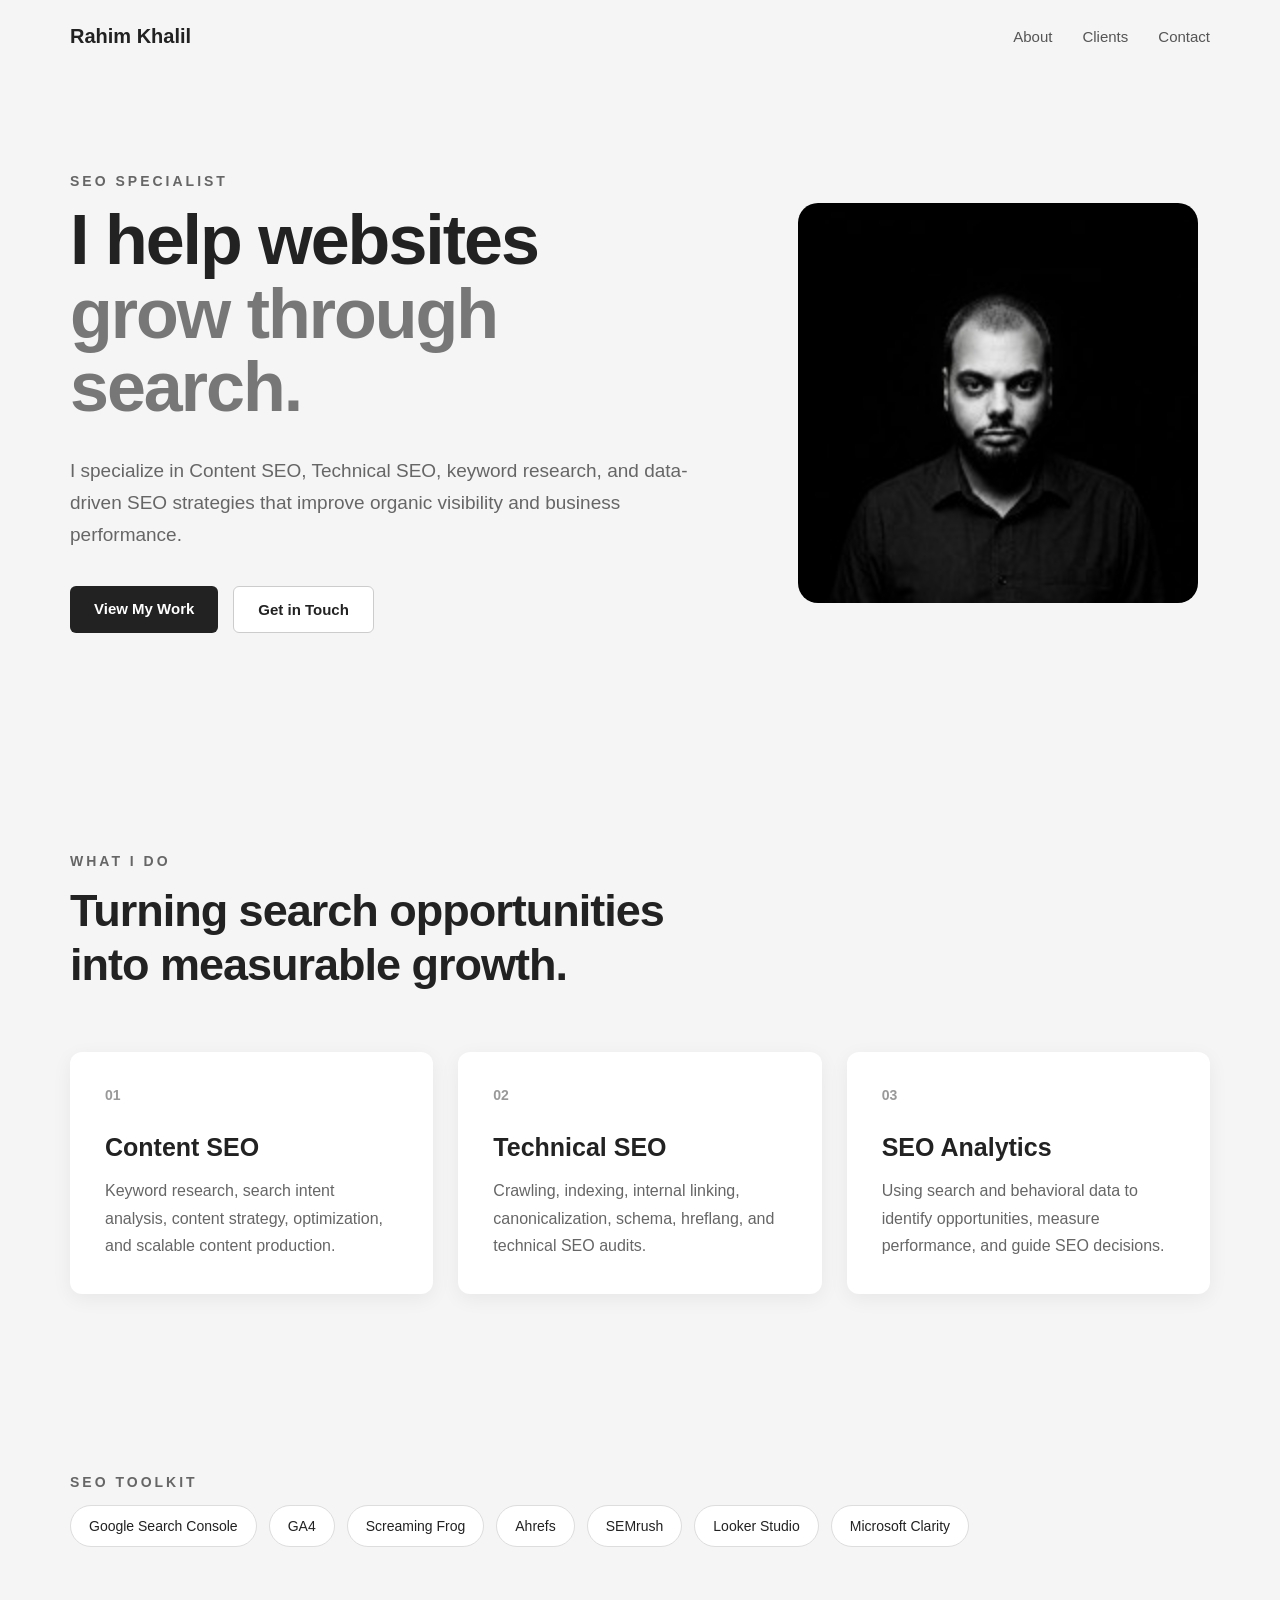
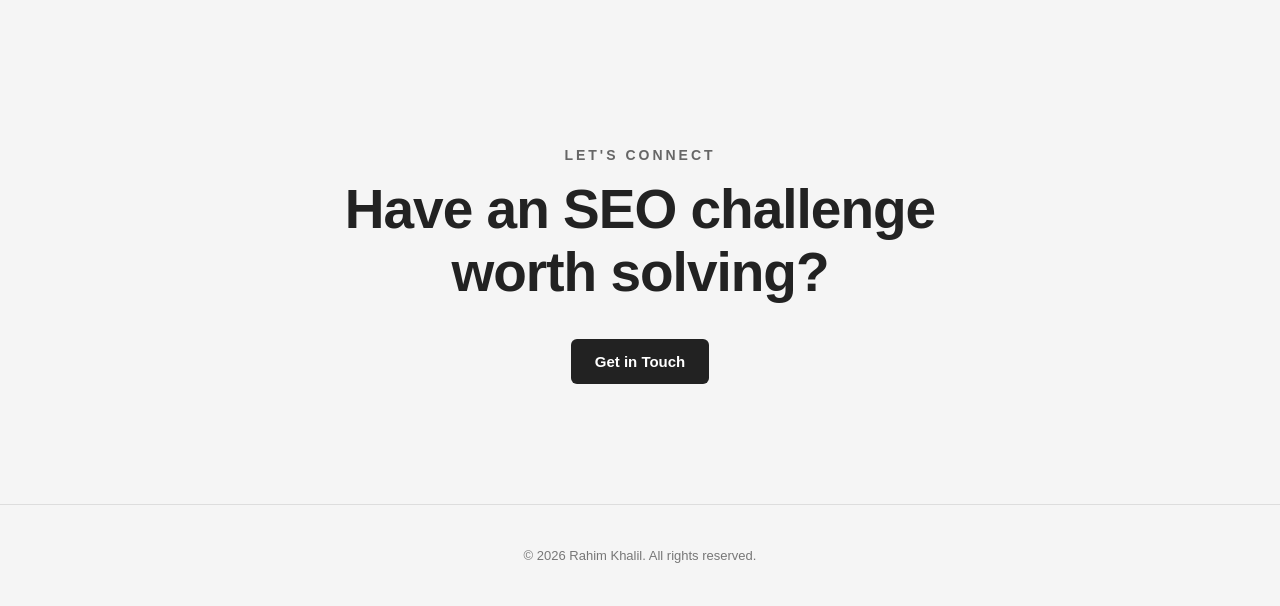
==== index.html @ 639a2ef5 "Update index.html" ====
<!DOCTYPE html>
<html lang="en">

<head>
    <meta charset="UTF-8">
    <meta name="viewport" content="width=device-width, initial-scale=1.0">

    <title>Rahim Khalil | SEO Specialist</title>

    <meta name="description"
        content="Rahim Khalil is an SEO Specialist focused on content SEO, technical SEO, keyword research, and organic growth.">

    <link rel="stylesheet" href="./public/style.css">
</head>

<body>

    <!-- Navigation -->
    <header class="navbar">

        <a href="./index.html" class="logo">
            Rahim Khalil
        </a>

        <nav>
            <a href="./public/about.html">About</a>
            <a href="./public/clients.html">Clients</a>
            <a href="./public/contact.html">Contact</a>
        </nav>

    </header>


    <!-- Hero Section -->
    <main>

        <section class="hero">

            <div class="hero-content">

                <p class="eyebrow">
                    SEO SPECIALIST
                </p>

                <h1>
                    I help websites<br>
                    <span>grow through search.</span>
                </h1>

                <p class="hero-description">
                    I specialize in Content SEO, Technical SEO, keyword
                    research, and data-driven SEO strategies that improve
                    organic visibility and business performance.
                </p>

                <div class="hero-buttons">

                    <a href="./public/clients.html" class="button primary">
                        View My Work
                    </a>

                    <a href="./public/contact.html" class="button secondary">
                        Get in Touch
                    </a>

                </div>

            </div>


            <div class="hero-image">

                <img
                    src="./assets/images/rahimme.jpeg"
                    alt="Rahim Khalil"
                >

            </div>

        </section>


        <!-- SEO Specialties -->
        <section class="specialties">

            <p class="eyebrow">
                WHAT I DO
            </p>

            <h2>
                Turning search opportunities<br>
                into measurable growth.
            </h2>


            <div class="specialty-grid">

                <div class="specialty-card">

                    <div class="card-number">01</div>

                    <h3>Content SEO</h3>

                    <p>
                        Keyword research, search intent analysis, content
                        strategy, optimization, and scalable content
                        production.
                    </p>

                </div>


                <div class="specialty-card">

                    <div class="card-number">02</div>

                    <h3>Technical SEO</h3>

                    <p>
                        Crawling, indexing, internal linking, canonicalization,
                        schema, hreflang, and technical SEO audits.
                    </p>

                </div>


                <div class="specialty-card">

                    <div class="card-number">03</div>

                    <h3>SEO Analytics</h3>

                    <p>
                        Using search and behavioral data to identify
                        opportunities, measure performance, and guide SEO
                        decisions.
                    </p>

                </div>

            </div>

        </section>


        <!-- Tools -->
        <section class="tools-section">

            <p class="eyebrow">
                SEO TOOLKIT
            </p>

            <div class="tools-list">

                <span>Google Search Console</span>
                <span>GA4</span>
                <span>Screaming Frog</span>
                <span>Ahrefs</span>
                <span>SEMrush</span>
                <span>Looker Studio</span>
                <span>Microsoft Clarity</span>

            </div>

        </section>


        <!-- CTA -->
        <section class="cta">

            <p class="eyebrow">
                LET'S CONNECT
            </p>

            <h2>
                Have an SEO challenge<br>
                worth solving?
            </h2>

            <a href="./public/contact.html" class="button primary">
                Get in Touch
            </a>

        </section>

    </main>


    <!-- Footer -->
    <footer>

        <p>
            © 2026 Rahim Khalil. All rights reserved.
        </p>

    </footer>

</body>

</html>
---- public/style.css ----
/* ========================================
   RESET
======================================== */

* {
    box-sizing: border-box;
}

html {
    scroll-behavior: smooth;
}

body {
    margin: 0;
    font-family: Arial, Helvetica, sans-serif;
    background: #f5f5f5;
    color: #222;
}


/* ========================================
   NAVIGATION
======================================== */

.navbar {
    max-width: 1200px;
    margin: 0 auto;
    padding: 25px 30px;

    display: flex;
    align-items: center;
    justify-content: space-between;
}

.logo {
    font-size: 20px;
    font-weight: bold;
    color: #222;
    text-decoration: none;
}

.navbar nav {
    display: flex;
    gap: 30px;
}

.navbar nav a {
    color: #555;
    text-decoration: none;
    font-size: 15px;
}

.navbar nav a:hover {
    color: #222;
}


/* ========================================
   GENERAL
======================================== */

.eyebrow {
    margin: 0 0 20px;

    font-size: 13px;
    font-weight: bold;
    letter-spacing: 3px;

    color: #777;
}

.button {
    display: inline-block;

    padding: 14px 24px;

    border-radius: 6px;

    text-decoration: none;

    font-size: 15px;
    font-weight: bold;

    transition: 0.2s ease;
}

.button.primary {
    background: #222;
    color: white;
}

.button.primary:hover {
    background: #444;
    transform: translateY(-2px);
}

.button.secondary {
    border: 1px solid #ccc;
    color: #222;
    background: white;
}

.button.secondary:hover {
    border-color: #222;
    transform: translateY(-2px);
}


/* ========================================
   HERO
======================================== */

.hero {
    max-width: 1200px;
    margin: 0 auto;

    padding: 100px 30px 120px;

    display: grid;
    grid-template-columns: 1.5fr 1fr;

    align-items: center;

    gap: 80px;
}

.hero-content {
    max-width: 700px;
}

.hero h1 {
    margin: 0 0 30px;

    font-size: 70px;
    line-height: 1.05;
    letter-spacing: -2px;
}

.hero h1 span {
    color: #777;
}

.hero-description {
    max-width: 650px;

    margin-bottom: 35px;

    font-size: 19px;
    line-height: 1.7;

    color: #666;
}

.hero-buttons {
    display: flex;
    gap: 15px;
}

.hero-image img {
    width: 100%;
    max-width: 400px;

    display: block;
    margin: 0 auto;

    border-radius: 20px;
}


/* ========================================
   SPECIALTIES
======================================== */

.specialties {
    max-width: 1200px;
    margin: 0 auto;

    padding: 100px 30px;
}

.specialties h2 {
    margin: 0 0 60px;

    font-size: 45px;
    line-height: 1.2;
    letter-spacing: -1px;
}

.specialty-grid {
    display: grid;
    grid-template-columns: repeat(3, 1fr);

    gap: 25px;
}

.specialty-card {
    background: white;

    padding: 35px;

    border-radius: 12px;

    box-shadow: 0 5px 20px rgba(0, 0, 0, 0.06);
}

.card-number {
    margin-bottom: 30px;

    font-size: 14px;
    font-weight: bold;

    color: #999;
}

.specialty-card h3 {
    margin: 0 0 15px;

    font-size: 25px;
}

.specialty-card p {
    margin: 0;

    font-size: 16px;
    line-height: 1.7;

    color: #666;
}


/* ========================================
   TOOLS
======================================== */

.tools-section {
    max-width: 1200px;
    margin: 0 auto;

    padding: 80px 30px;
}

.tools-list {
    display: flex;

    flex-wrap: wrap;

    gap: 12px;
}

.tools-list span {
    padding: 12px 18px;

    background: white;

    border: 1px solid #ddd;

    border-radius: 50px;

    font-size: 14px;
}


/* ========================================
   CTA
======================================== */

.cta {
    max-width: 1200px;
    margin: 0 auto;

    padding: 120px 30px;

    text-align: center;
}

.cta h2 {
    margin: 0 auto 35px;

    font-size: 55px;
    line-height: 1.15;
    letter-spacing: -1px;
}


/* ========================================
   FOOTER
======================================== */

footer {
    padding: 30px;

    text-align: center;

    border-top: 1px solid #ddd;

    color: #777;

    font-size: 13px;
}


/* ========================================
   MOBILE
======================================== */

@media (max-width: 800px) {

    .navbar {
        padding: 20px;
    }

    .navbar nav {
        gap: 15px;
    }

    .hero {
        grid-template-columns: 1fr;

        padding: 70px 20px 80px;

        gap: 50px;
    }

    .hero h1 {
        font-size: 48px;
    }

    .hero-description {
        font-size: 17px;
    }

    .hero-image {
        order: -1;
    }

    .hero-image img {
        max-width: 280px;
    }

    .specialties {
        padding: 70px 20px;
    }

    .specialties h2 {
        font-size: 35px;
    }

    .specialty-grid {
        grid-template-columns: 1fr;
    }

    .tools-section {
        padding: 60px 20px;
    }

    .cta {
        padding: 80px 20px;
    }

    .cta h2 {
        font-size: 40px;
    }

}


/* ========================================
   CLIENTS PAGE
======================================== */

.page-header {
    max-width: 900px;
    margin: 0 auto;
    padding: 100px 30px 70px;
}

.page-header h1 {
    max-width: 800px;
    margin: 0 0 25px;

    font-size: 56px;
    line-height: 1.1;
    letter-spacing: -1.5px;
}

.page-intro {
    max-width: 650px;

    margin: 0;

    font-size: 19px;
    line-height: 1.7;

    color: #666;
}


/* Clients */

.clients {
    max-width: 900px;
    margin: 0 auto;

    padding: 20px 30px 80px;
}

.client {
    display: grid;
    grid-template-columns: 70px 1fr 1.3fr;

    gap: 30px;

    padding: 40px 0;

    border-top: 1px solid #ddd;

    align-items: start;
}

.client:last-child {
    border-bottom: 1px solid #ddd;
}

.client-number {
    font-size: 14px;
    color: #999;
    padding-top: 5px;
}

.client h2 {
    margin: 0;

    font-size: 25px;
    font-weight: 600;
}

.client p {
    margin: 0;

    font-size: 16px;
    line-height: 1.7;

    color: #666;
}


/* Note */

.clients-note {
    max-width: 900px;
    margin: 0 auto;

    padding: 30px;

    border-left: 3px solid #222;
}

.clients-note p {
    max-width: 700px;

    margin: 0;

    font-size: 19px;
    line-height: 1.7;

    color: #555;
}


/* CTA */

.page-cta {
    max-width: 900px;
    margin: 0 auto;

    padding: 100px 30px;

    text-align: center;
}

.page-cta h2 {
    margin: 0 0 30px;

    font-size: 38px;
    line-height: 1.2;
}


/* Mobile */

@media (max-width: 700px) {

    .page-header {
        padding: 70px 20px 50px;
    }

    .page-header h1 {
        font-size: 40px;
    }

    .clients {
        padding: 10px 20px 60px;
    }

    .client {
        grid-template-columns: 40px 1fr;

        gap: 15px;
    }

    .client p {
        grid-column: 2;
    }

    .clients-note {
        margin: 0 20px;
        padding: 20px;
    }

    .page-cta {
        padding: 70px 20px;
    }

}
body {
    margin: 0;
    font-family: Arial, sans-serif;
    background-color: #f5f5f5;
    color: #222;
}

.about-section {
    max-width: 1100px;
    margin: 0 auto;
    padding: 100px 30px;
}

/* Header */

.about-header {
    max-width: 800px;
    margin-bottom: 70px;
}

.eyebrow {
    font-size: 14px;
    font-weight: bold;
    letter-spacing: 3px;
    color: #666;
    margin-bottom: 15px;
}

.about-header h1 {
    font-size: 60px;
    margin: 0 0 25px;
    line-height: 1.1;
}

.intro {
    font-size: 24px;
    line-height: 1.5;
    color: #555;
}

/* Content */

.about-content {
    display: grid;
    grid-template-columns: 2fr 1fr;
    gap: 70px;
    align-items: start;
}

.about-text p {
    font-size: 18px;
    line-height: 1.8;
    color: #555;
    margin-bottom: 30px;
}

/* Skills card */

.skills-card {
    background-color: white;
    padding: 35px;
    border-radius: 15px;
    box-shadow: 0 5px 25px rgba(0, 0, 0, 0.08);
}

.skills-card h2 {
    margin-top: 0;
    margin-bottom: 25px;
    font-size: 24px;
}

.tools {
    display: flex;
    flex-wrap: wrap;
    gap: 10px;
}

.tools span {
    background-color: #f0f0f0;
    padding: 10px 14px;
    border-radius: 6px;
    font-size: 14px;
}

/* Mobile */

@media (max-width: 768px) {

    .about-section {
        padding: 60px 20px;
    }

    .about-header h1 {
        font-size: 42px;
    }

    .intro {
        font-size: 20px;
    }

    .about-content {
        grid-template-columns: 1fr;
        gap: 40px;
    }

}

.contact-section {
    max-width: 900px;
    margin: 0 auto;
    padding: 100px 30px;
}

.eyebrow {
    font-size: 14px;
    font-weight: bold;
    letter-spacing: 3px;
    color: #666;
    margin-bottom: 15px;
}

.contact-section h1 {
    font-size: 60px;
    margin: 0 0 20px;
}

.contact-intro {
    max-width: 600px;
    font-size: 20px;
    line-height: 1.7;
    color: #555;
    margin-bottom: 50px;
}

.contact-details {
    display: grid;
    grid-template-columns: repeat(2, 1fr);
    gap: 25px;
    margin-bottom: 50px;
}

.contact-item {
    background: white;
    padding: 30px;
    border-radius: 12px;
    box-shadow: 0 5px 20px rgba(0, 0, 0, 0.08);
}

.contact-item h2 {
    font-size: 16px;
    text-transform: uppercase;
    letter-spacing: 1px;
    margin-top: 0;
    color: #666;
}

.contact-item a {
    font-size: 18px;
    color: #222;
    text-decoration: none;
}

.contact-item a:hover {
    text-decoration: underline;
}

.back-link {
    color: #222;
    text-decoration: none;
    font-weight: bold;
}

.back-link:hover {
    text-decoration: underline;
}

@media (max-width: 700px) {

    .contact-section {
        padding: 60px 20px;
    }

    .contact-section h1 {
        font-size: 42px;
    }

    .contact-details {
        grid-template-columns: 1fr;
    }
}
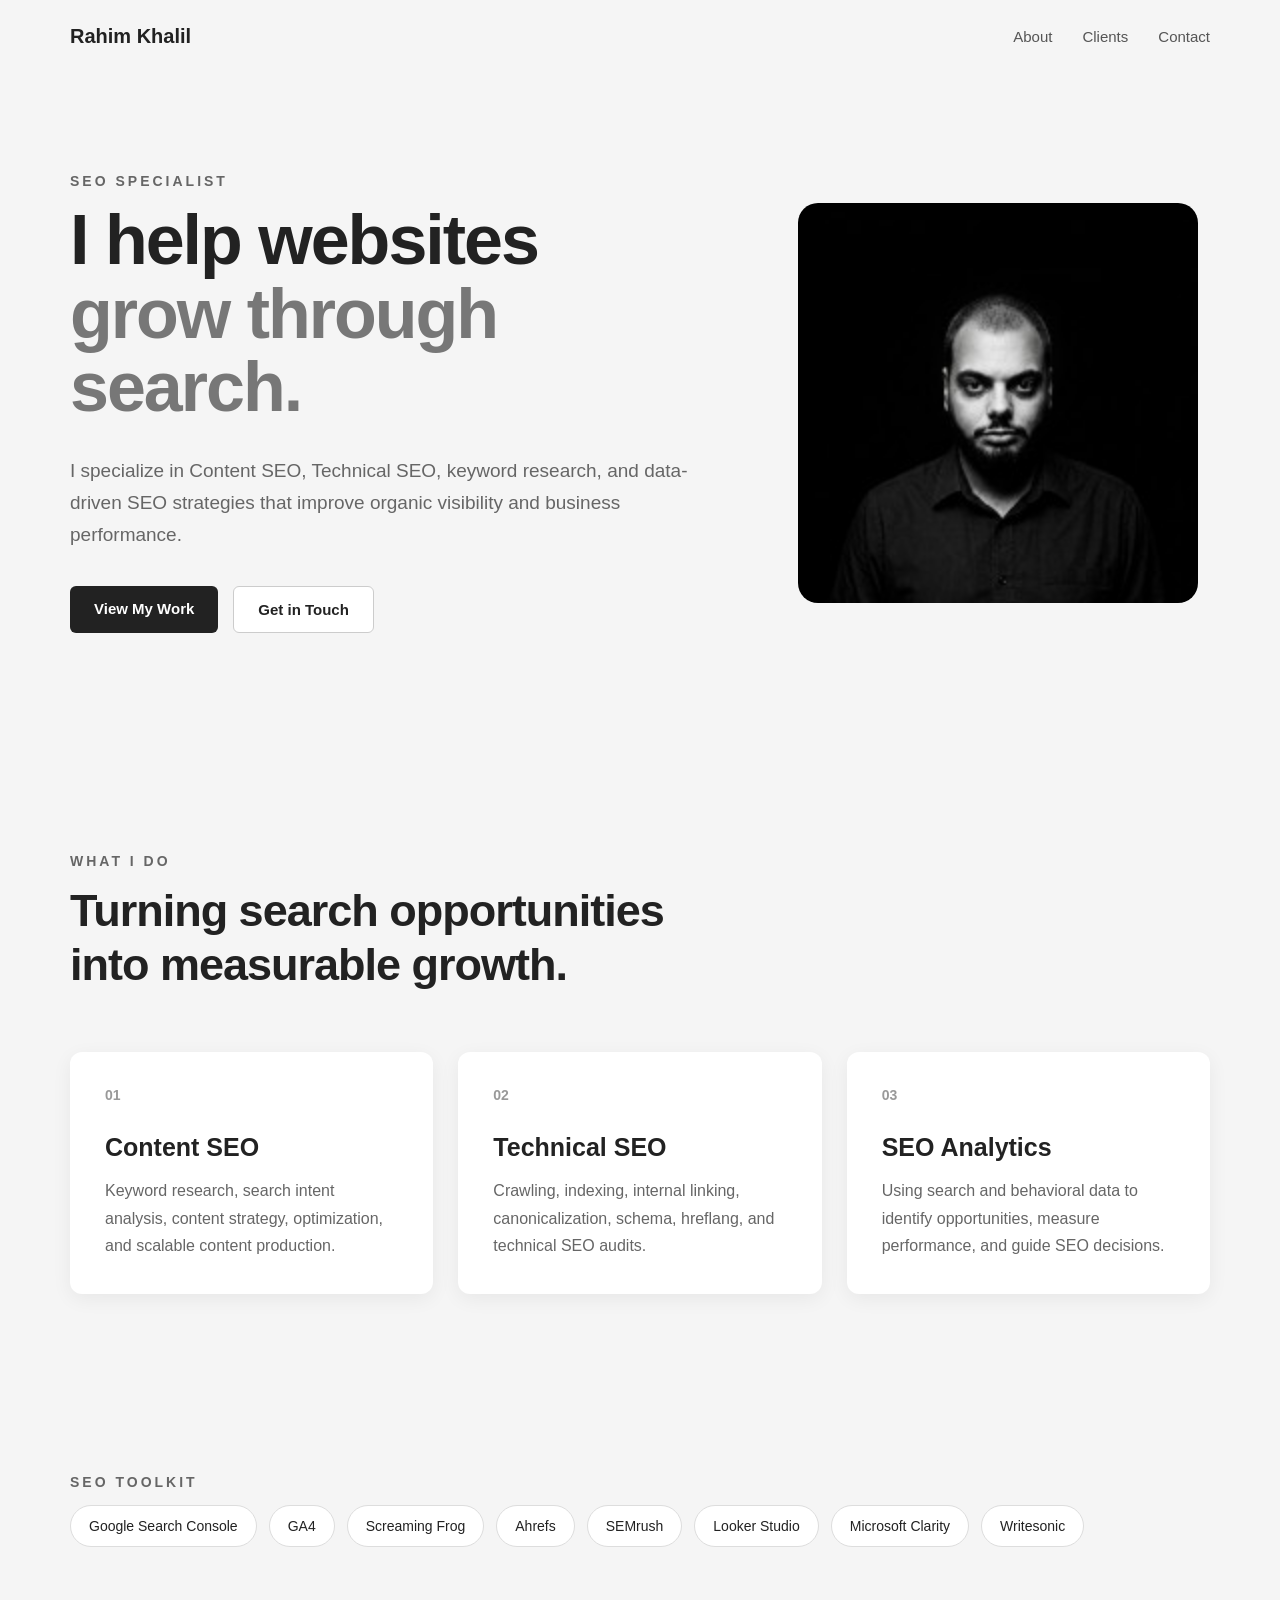
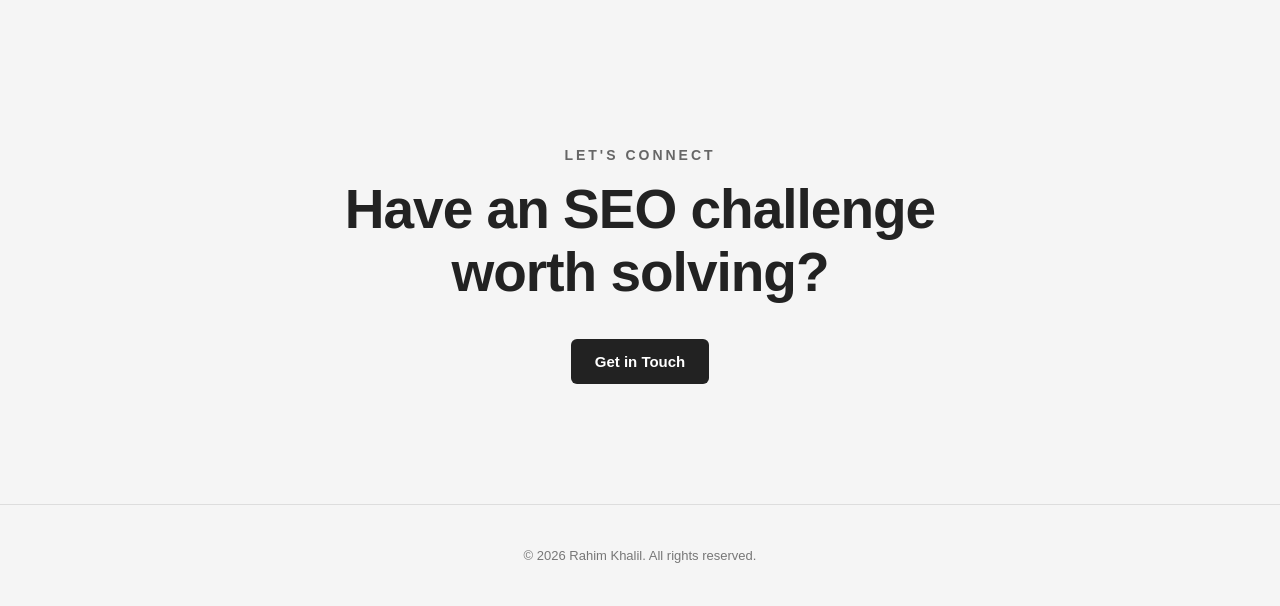
==== commit 72cc8f90: "Update index.html" ====
--- a/index.html
+++ b/index.html
@@ -159,6 +159,7 @@
                 <span>SEMrush</span>
                 <span>Looker Studio</span>
                 <span>Microsoft Clarity</span>
+                <span>Writesonic</span>
 
             </div>
 
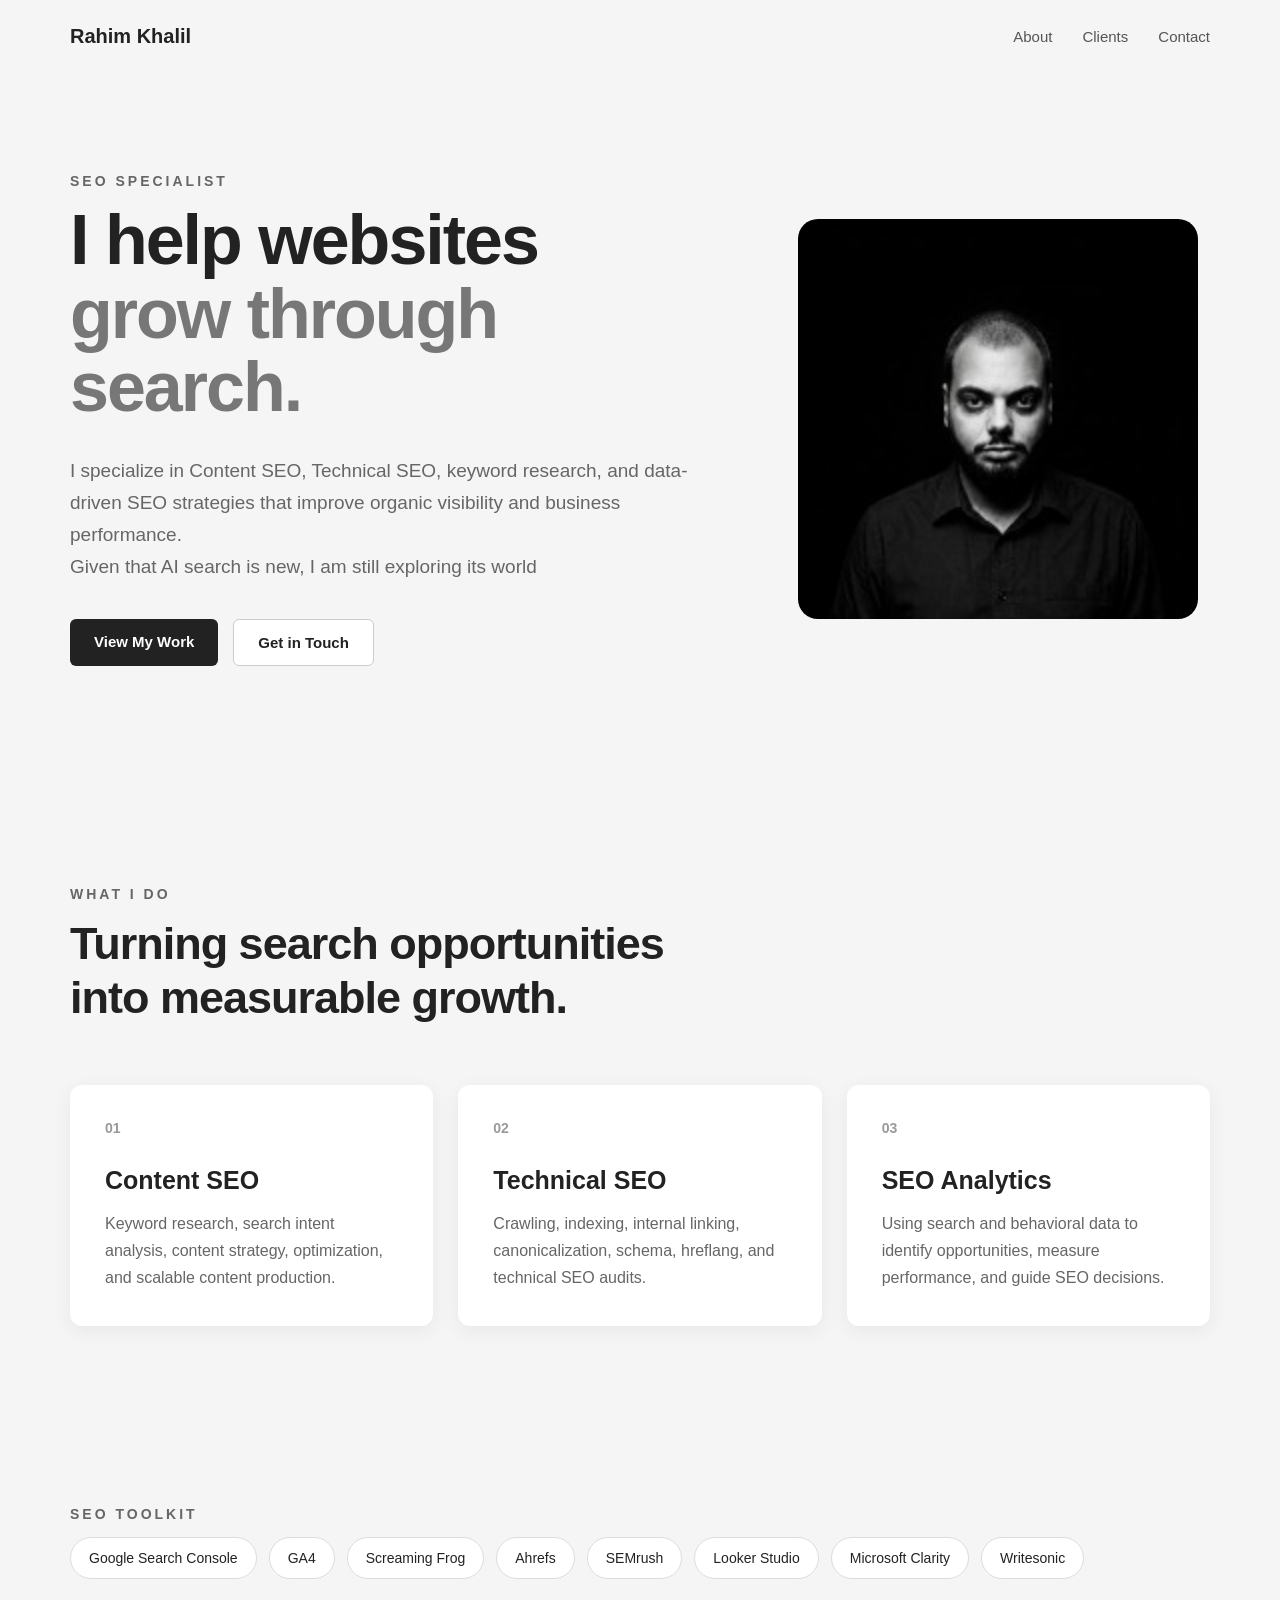
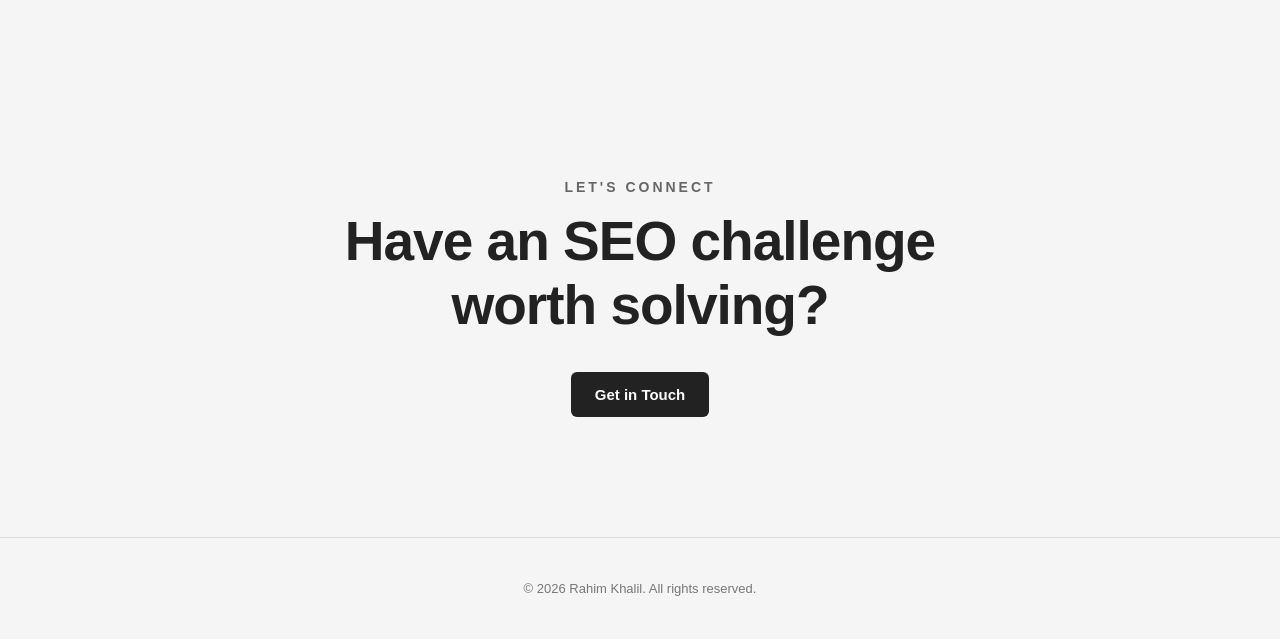
==== commit f3547c3b: "Update index.html" ====
--- a/index.html
+++ b/index.html
@@ -8,7 +8,7 @@
     <title>Rahim Khalil | SEO Specialist</title>
 
     <meta name="description"
-        content="Rahim Khalil is an SEO Specialist focused on content SEO, technical SEO, keyword research, and organic growth.">
+        content="This is a meta description, it is not filled with the context of the page but it exists. It may not reach the approperiate length">
 
     <link rel="stylesheet" href="./public/style.css">
 </head>
@@ -18,7 +18,8 @@
     <!-- Navigation -->
     <header class="navbar">
 
-        <a href="./index.html" class="logo">
+        <a href="./index.html" class="logo" img: src="./assets/images/rahimme.jpeg"
+                    alt="this image is not in WebP/AVIF">
             Rahim Khalil
         </a>
 
@@ -50,7 +51,8 @@
                 <p class="hero-description">
                     I specialize in Content SEO, Technical SEO, keyword
                     research, and data-driven SEO strategies that improve
-                    organic visibility and business performance.
+                    organic visibility and business performance. <br>
+                    Given that AI search is new, I am still exploring its world
                 </p>
 
                 <div class="hero-buttons">
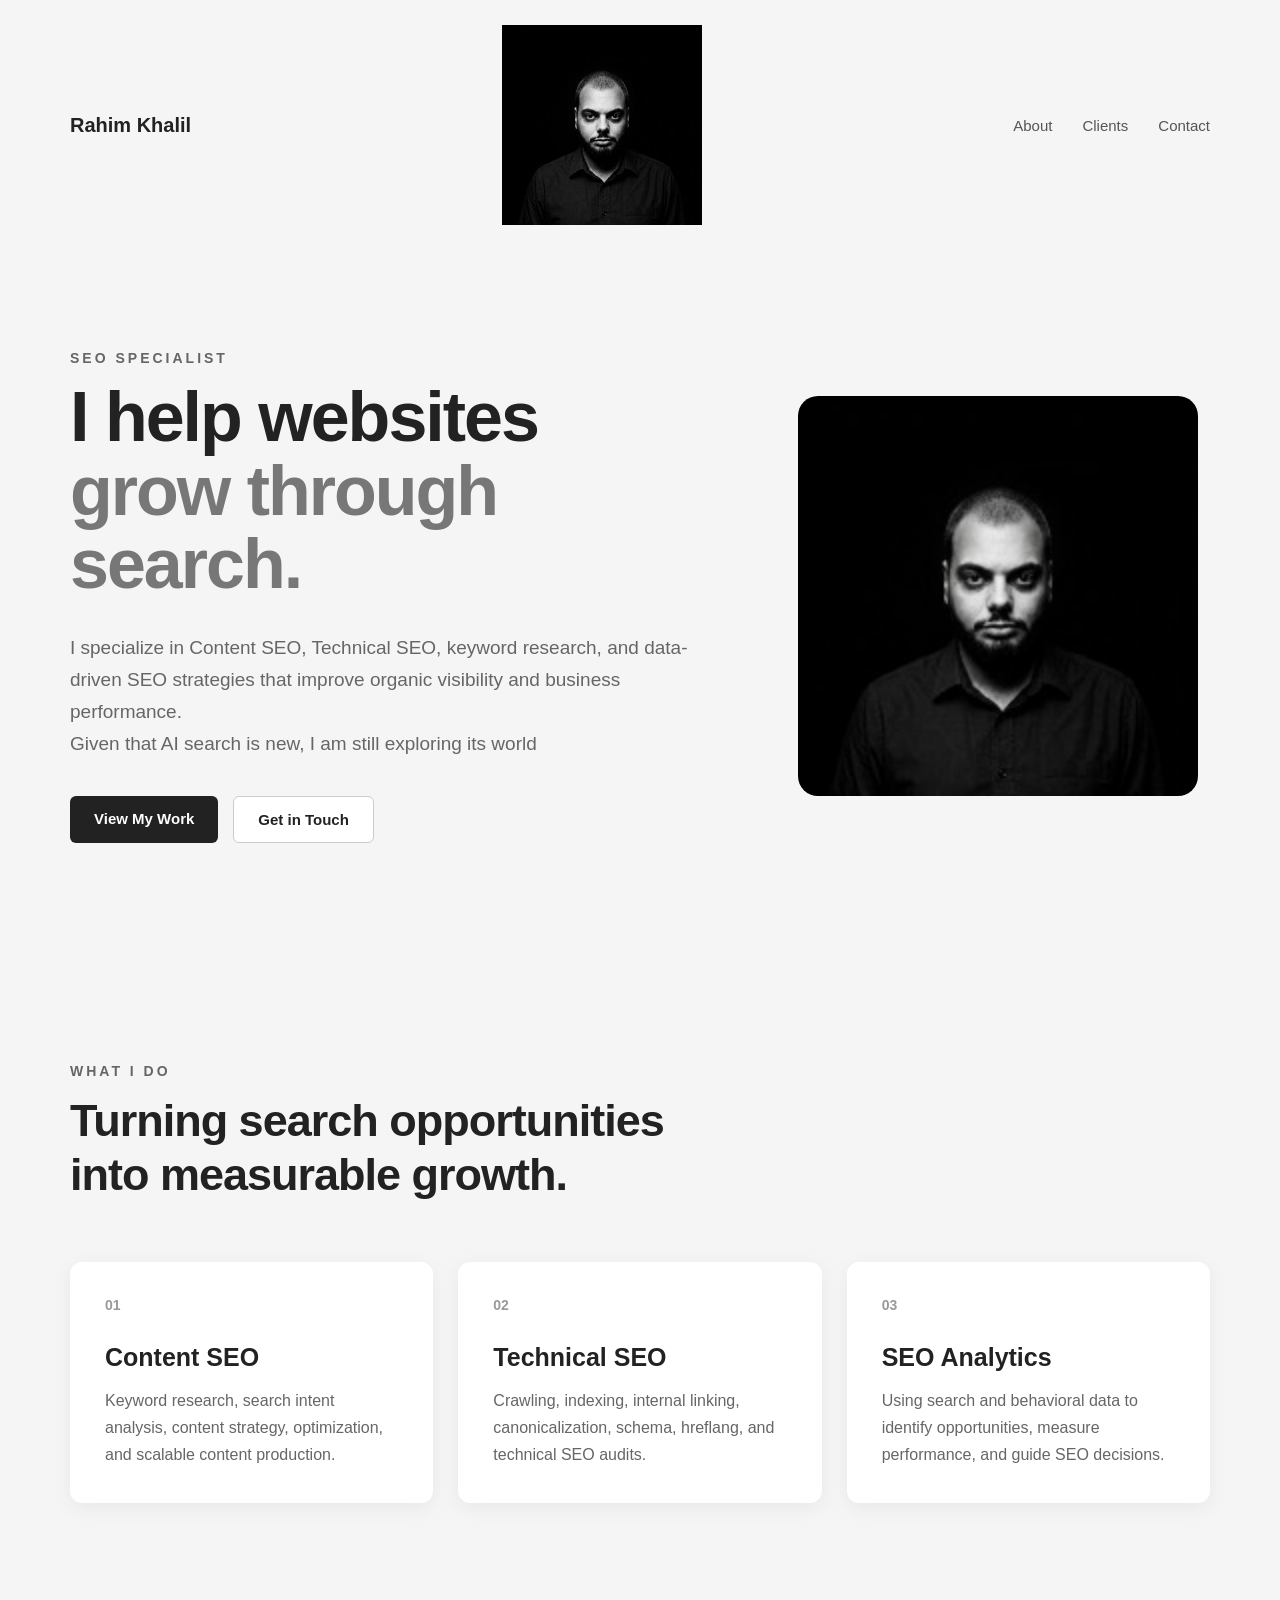
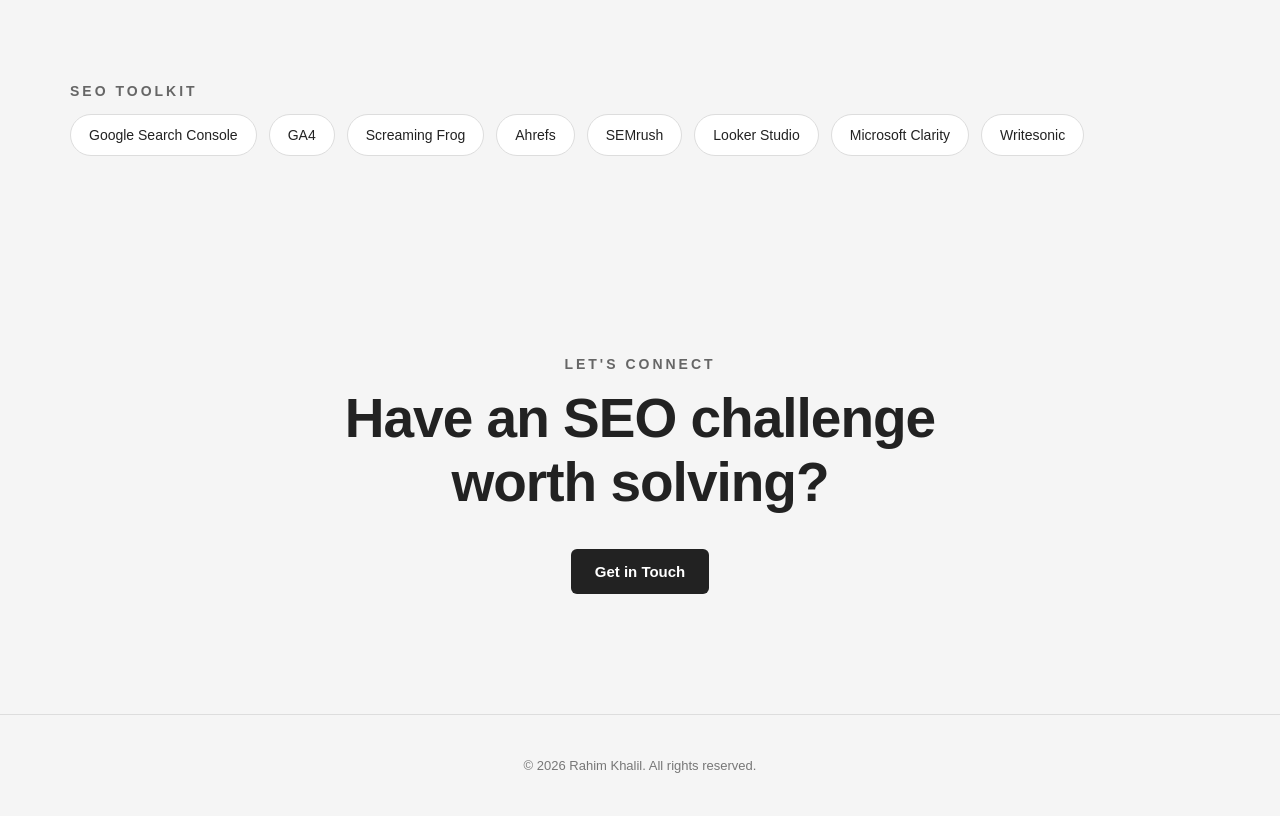
==== commit ba7e62a3: "Update index.html" ====
--- a/index.html
+++ b/index.html
@@ -18,11 +18,11 @@
     <!-- Navigation -->
     <header class="navbar">
 
-        <a href="./index.html" class="logo" img: src="./assets/images/rahimme.jpeg"
+        <a href="./index.html" class="logo"
                     alt="this image is not in WebP/AVIF">
             Rahim Khalil
         </a>
-
+<img src="./assets/images/rahimme.jpeg" alt="logo">
         <nav>
             <a href="./public/about.html">About</a>
             <a href="./public/clients.html">Clients</a>
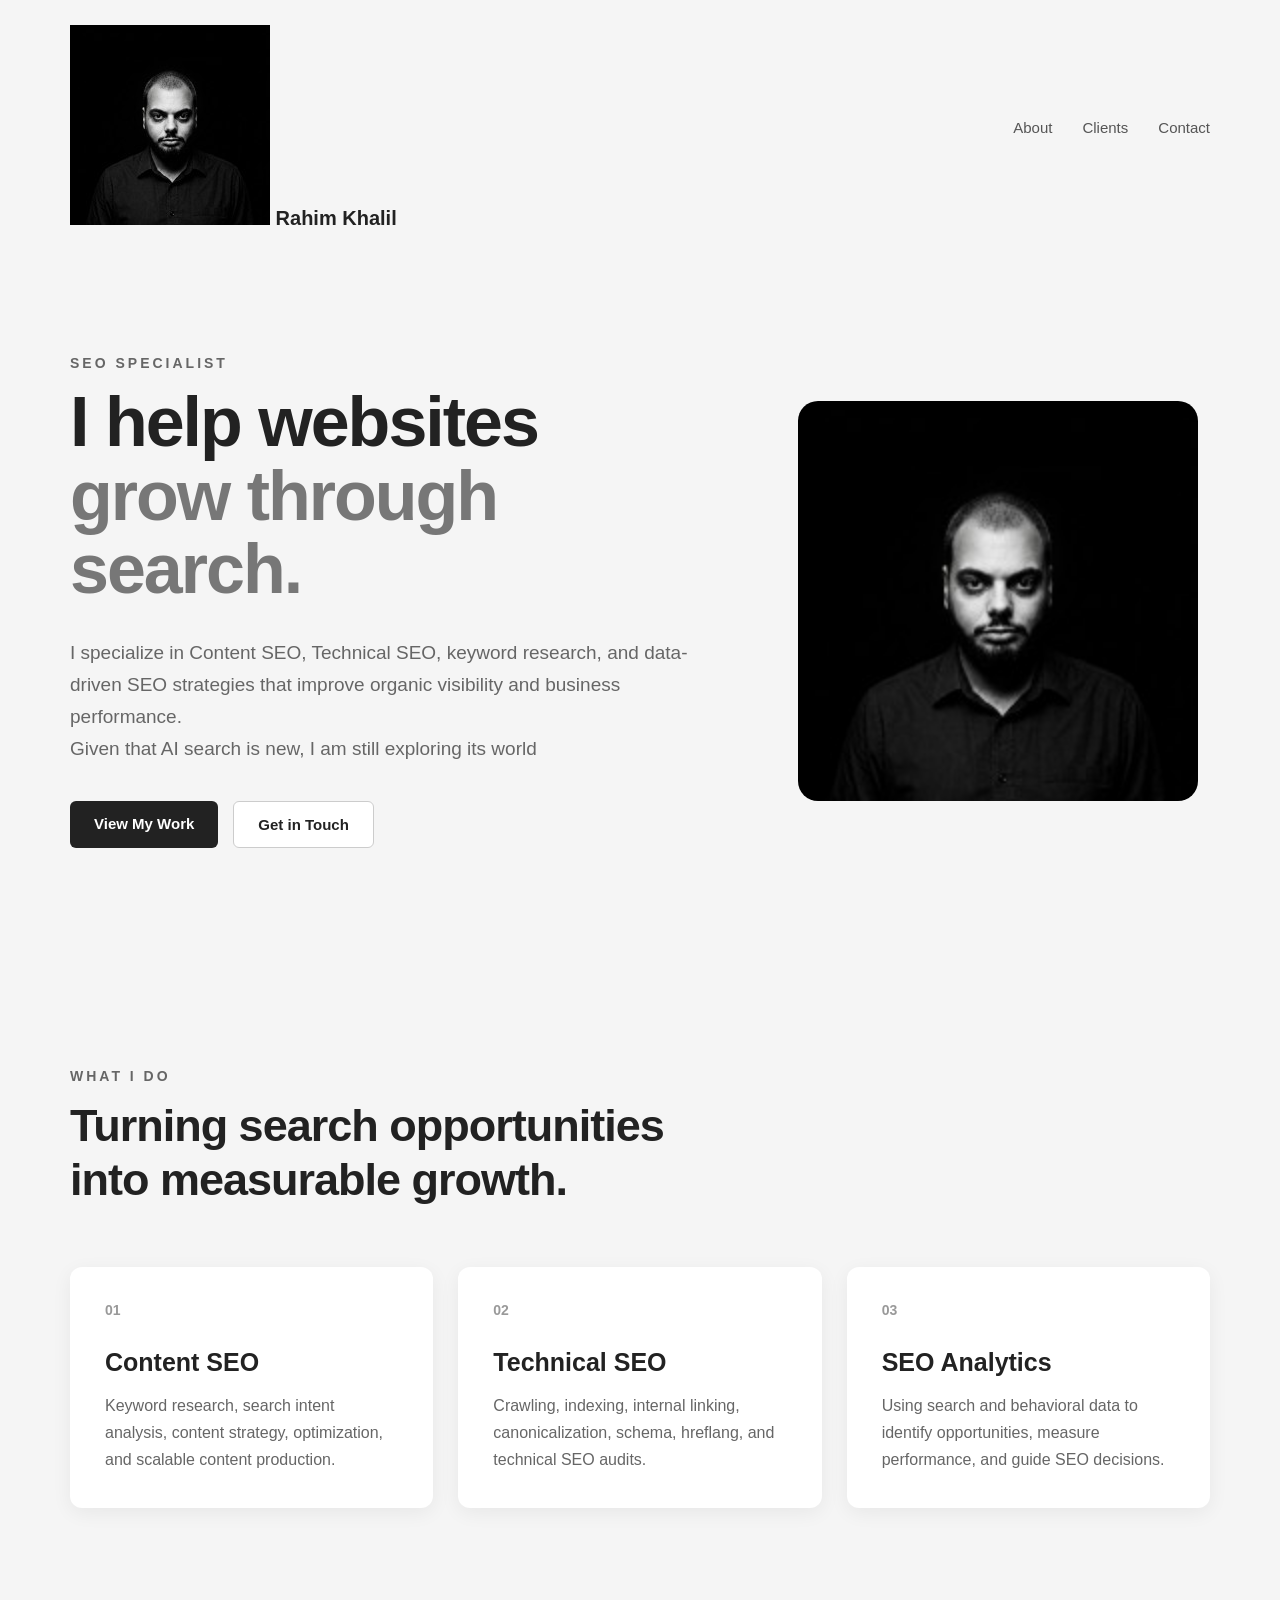
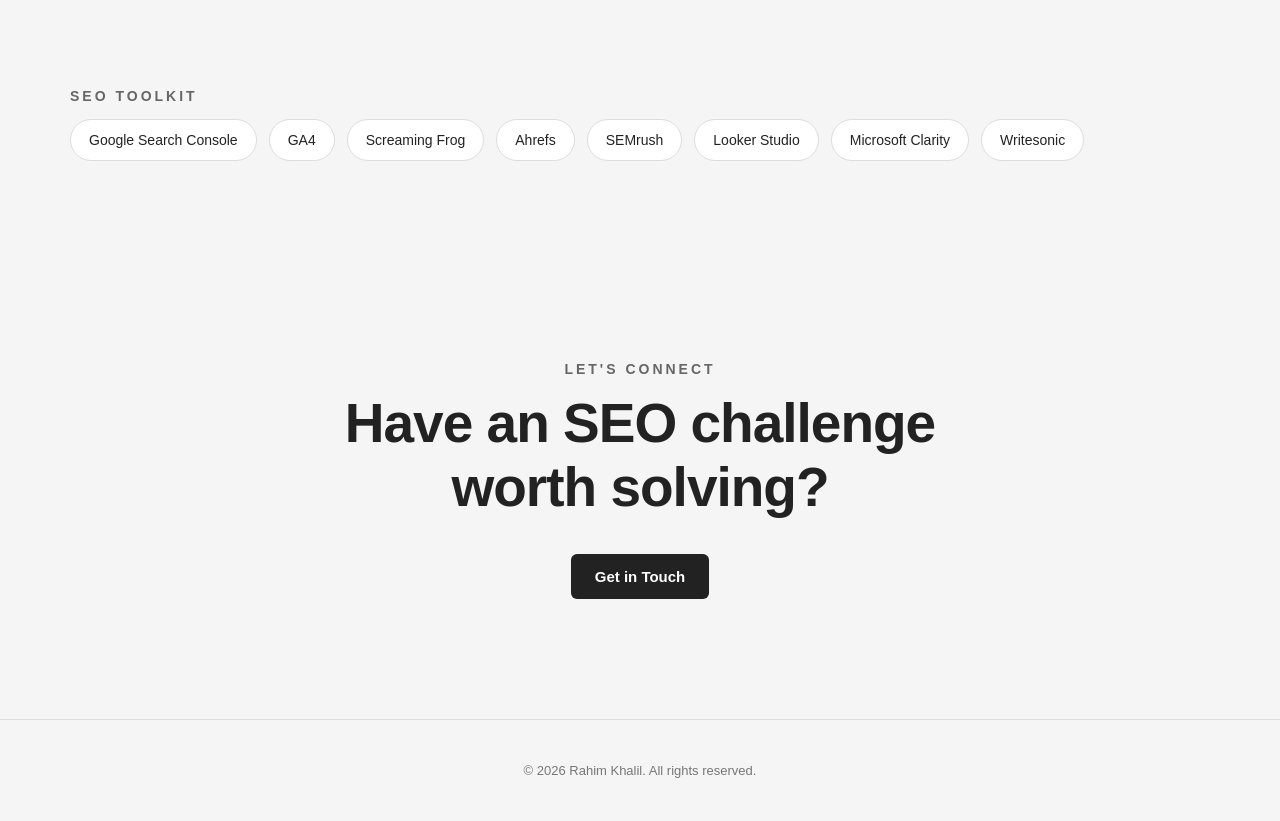
==== commit 4f2373ca: "Update index.html" ====
--- a/index.html
+++ b/index.html
@@ -9,6 +9,35 @@
 
     <meta name="description"
         content="This is a meta description, it is not filled with the context of the page but it exists. It may not reach the approperiate length">
+    <script type="application/ld+json">
+{
+  "@context": "https://schema.org",
+  "@type": "Person",
+  "name": "Rahim Khalil",
+  "jobTitle": "SEO Specialist",
+  "url": "https://abdulrahim.github.io/",
+  "email": "mailto:rahim.khalil@hotmail.com",
+  "telephone": "+971561299880",
+  "knowsAbout": [
+    "Search Engine Optimization",
+    "Content SEO",
+    "Technical SEO",
+    "Keyword Research",
+    "On-Page SEO",
+    "SEO Analytics",
+    "Internal Linking"
+  ]
+}
+</script>
+
+<script type="application/ld+json">
+{
+  "@context": "https://schema.org",
+  "@type": "WebSite",
+  "name": "Rahim Khalil",
+  "url": "https://abdulrahim-tech.github.io/"
+}
+</script>
 
     <link rel="stylesheet" href="./public/style.css">
 </head>
@@ -16,14 +45,13 @@
 <body>
 
     <!-- Navigation -->
-    <header class="navbar">
-
-        <a href="./index.html" class="logo"
-                    alt="this image is not in WebP/AVIF">
-            Rahim Khalil
-        </a>
-<img src="./assets/images/rahimme.jpeg" alt="logo">
-        <nav>
+   <header class="navbar">
+
+    <a href="./index.html" class="logo">
+        <img src="./assets/images/rahimme.jpeg" alt="this image has an alt text">
+        <span>Rahim Khalil</span>
+    </a>
+       <nav>
             <a href="./public/about.html">About</a>
             <a href="./public/clients.html">Clients</a>
             <a href="./public/contact.html">Contact</a>
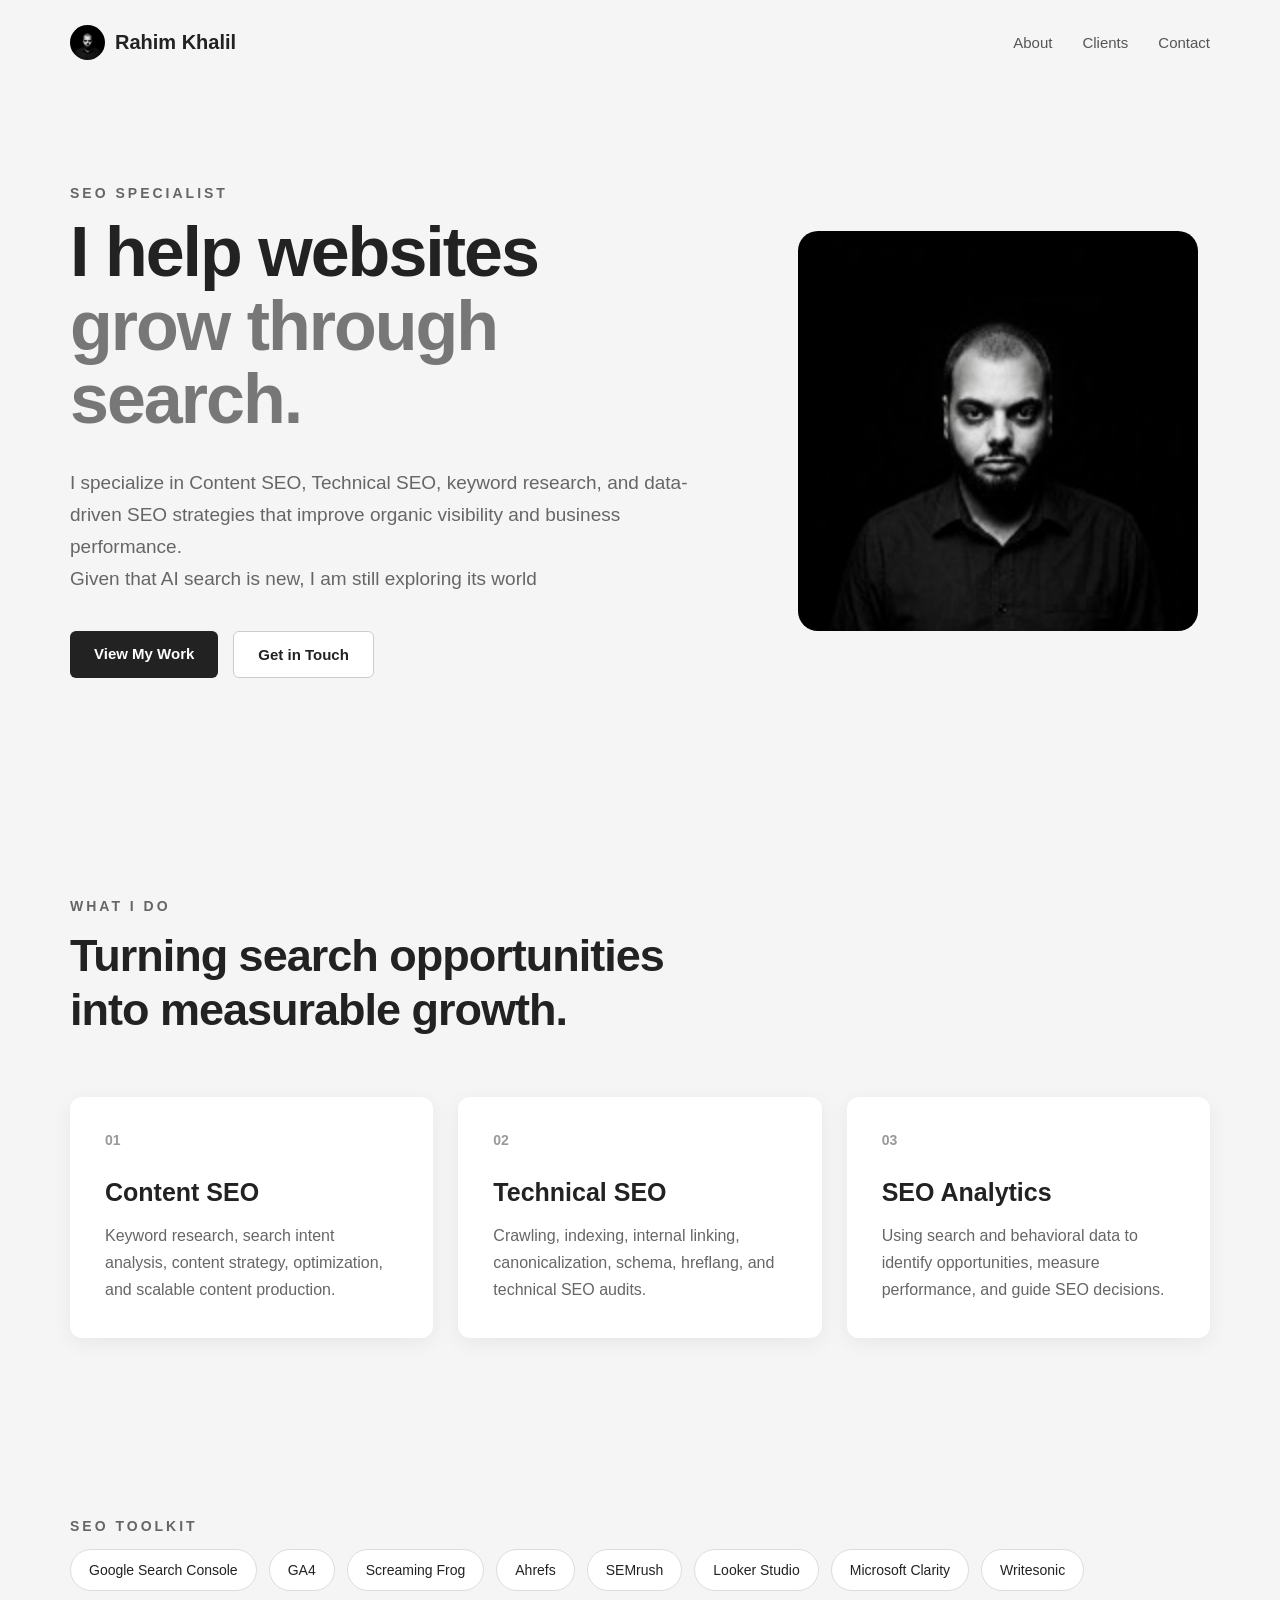
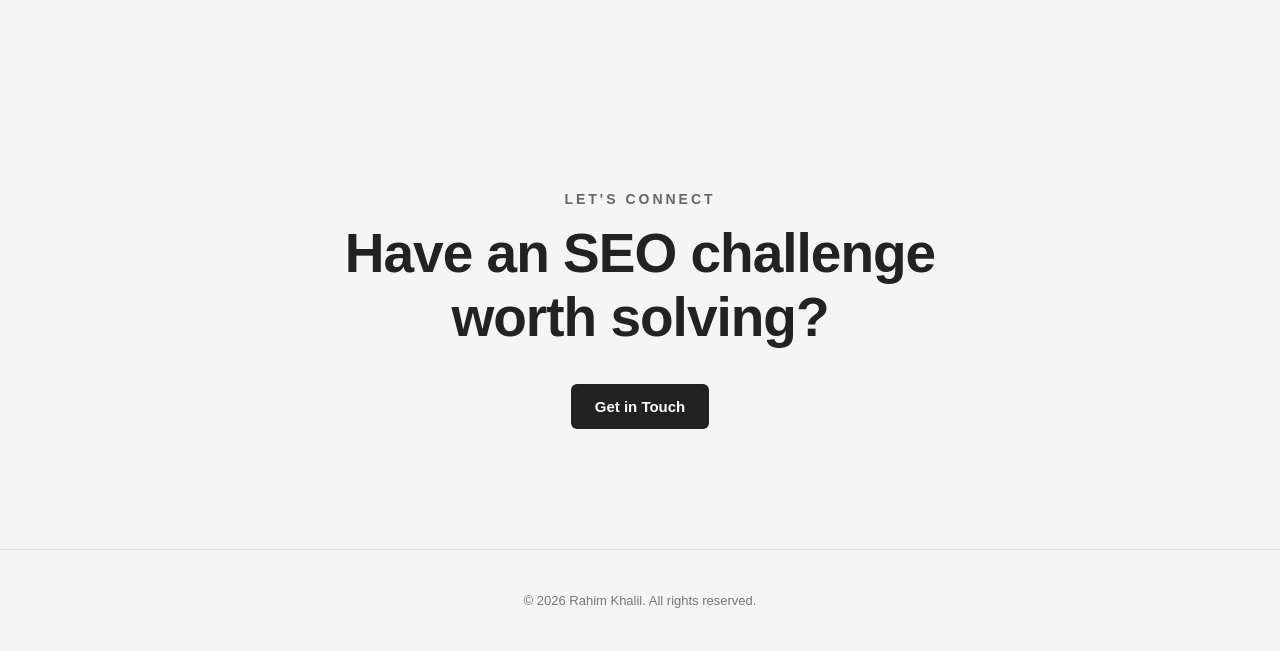
==== commit 4149c655: "Update index.html" ====
--- a/index.html
+++ b/index.html
@@ -4,7 +4,7 @@
 <head>
     <meta charset="UTF-8">
     <meta name="viewport" content="width=device-width, initial-scale=1.0">
-
+<link rel="icon" type="image/jpeg" href="./assets/images/rahimme.jpeg">
     <title>Rahim Khalil | SEO Specialist</title>
 
     <meta name="description"
--- a/public/style.css
+++ b/public/style.css
@@ -1,3 +1,22 @@
+.logo {
+    display: flex;
+    align-items: center;
+    gap: 10px;
+
+    color: #222;
+    text-decoration: none;
+    font-size: 20px;
+    font-weight: bold;
+}
+
+.logo img {
+    width: 35px;
+    height: 35px;
+
+    object-fit: cover;
+    border-radius: 50%;
+}
+
 /* ========================================
    RESET
 ======================================== */
